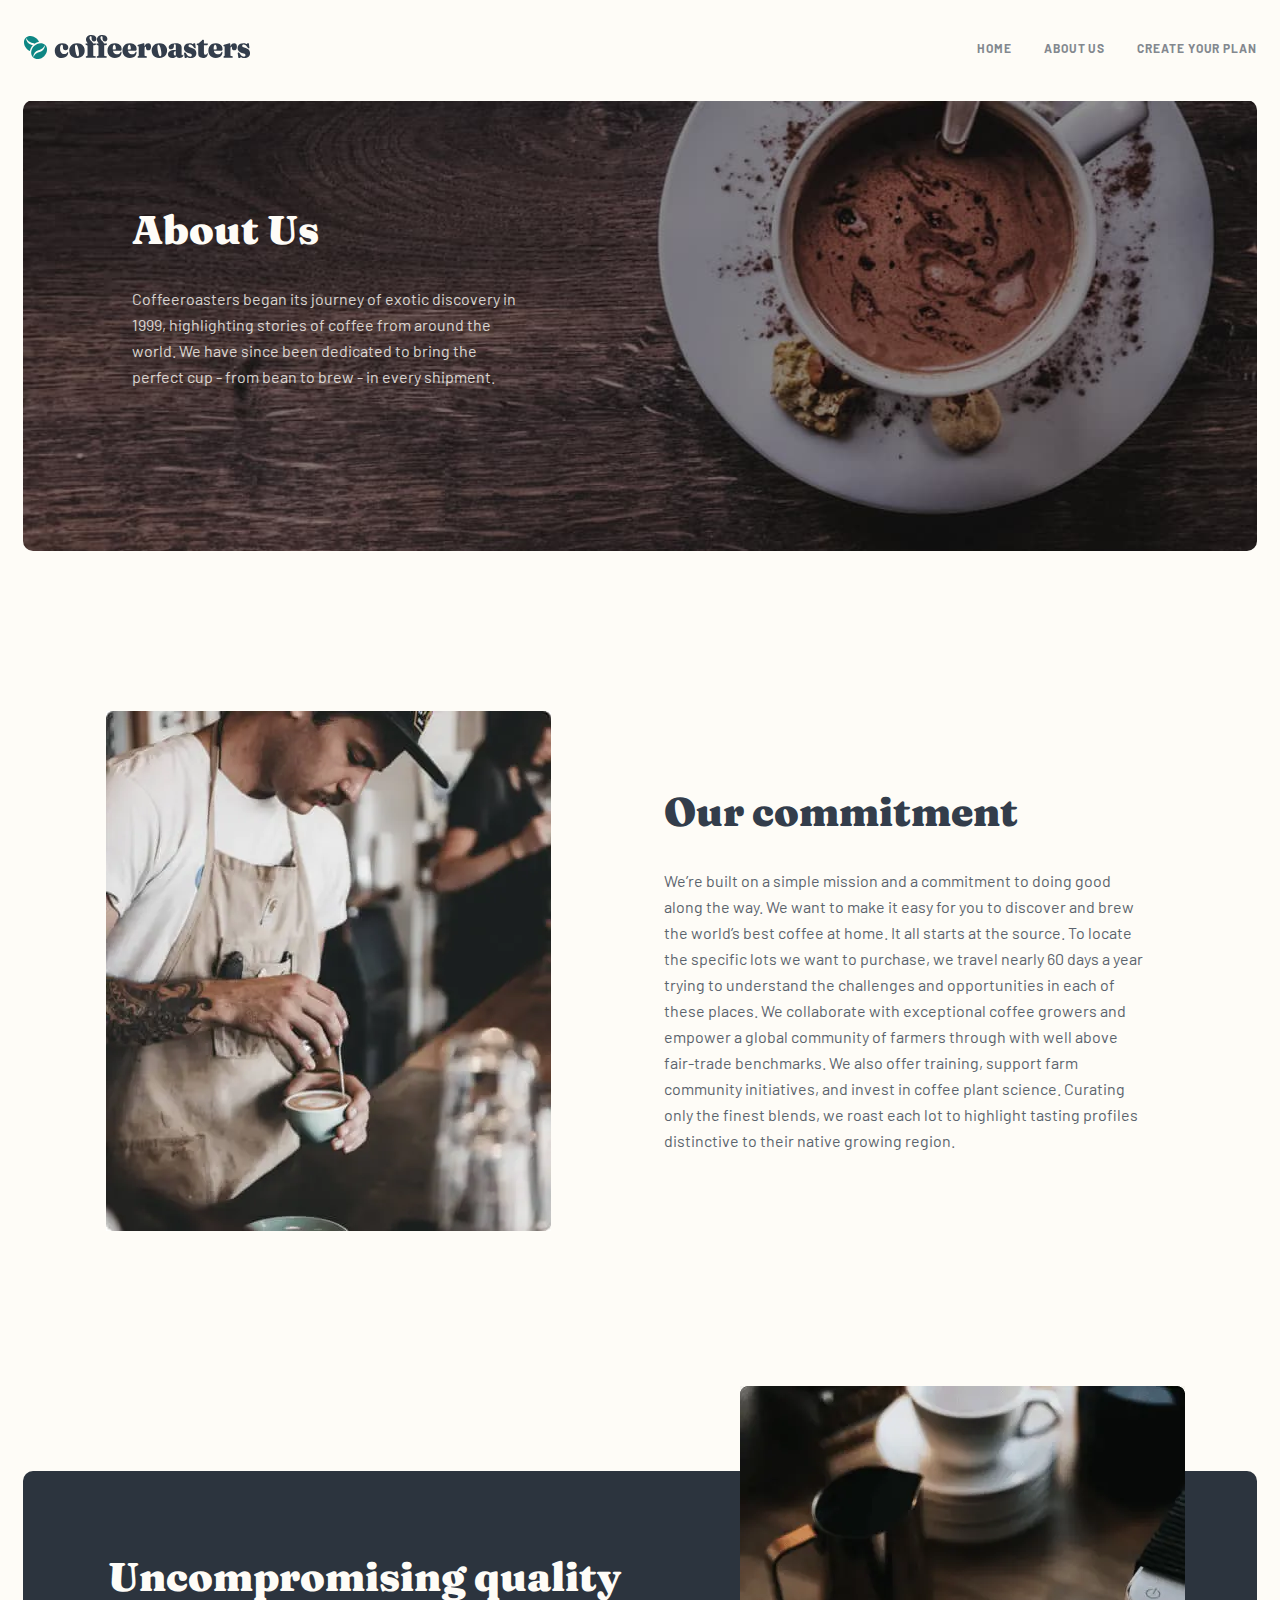
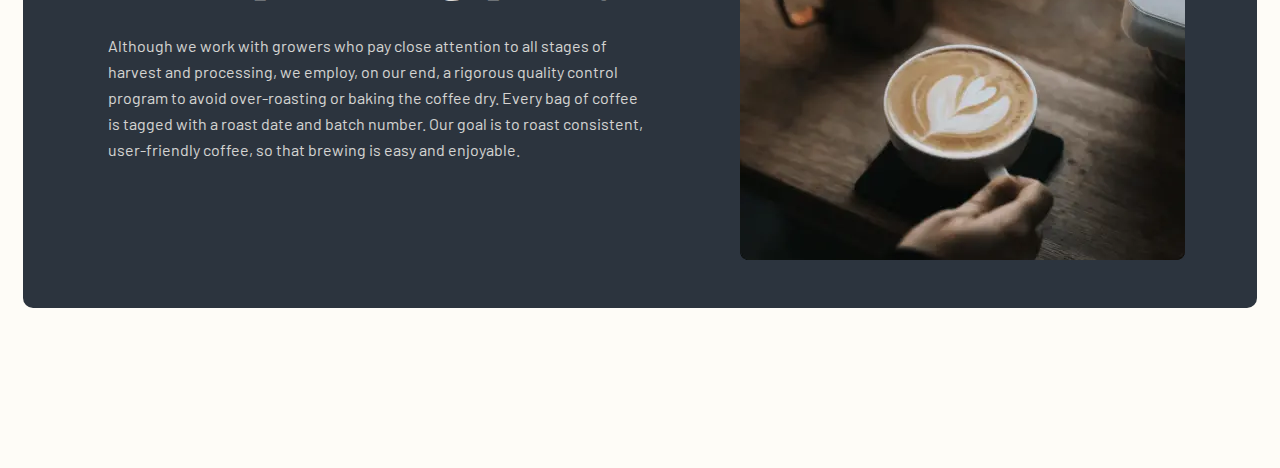
==== about.html @ bde4bcab "Add all change" ====
<!DOCTYPE html>
<html lang="en">
<head>
  <meta charset="UTF-8">
  <meta http-equiv="X-UA-Compatible" content="IE=edge">
  <meta name="viewport" content="width=device-width, initial-scale=1.0">
  <title>Old Cofee</title>
  <link rel="stylesheet" href="./css/normalize.css">
  <link rel="stylesheet" href="./css/main.css">
  <!-- <link rel="stylesheet" href="./css/main.min.css"> -->
</head>
<body>
  
  
  <!-- Site header start -->
  <header class="site-header">
    
    <div class="container">
      
      <div class="site-header__inner">
        
        <a class="logo" href="./index.html">
          <img class="logo__img" src="./images/icons/big-logo.svg" alt="Site Logo">
        </a>
        
        <button class="site-header__btn">
        </button>
        
        <nav class="site-header__nav nav">
          
          <ul class="nav__list">
            
            <li class="nav__item">
              
              <a class="nav__link" href="#">
                HOME
              </a>
              
            </li>
            
            <li class="nav__item">
              
              <a class="nav__link" href="#">
                ABOUT US
              </a>
              
            </li>
            
            <li class="nav__item">
              
              <a class="nav__link" href="#">
                Create your plan
              </a>
              
            </li>
            
          </ul>
          
        </nav>
        
      </div>
      
      
      
    </div>
    
    
    
  </header>
  <!-- Site header finish -->
  
  
  
  <!-- Site main start -->
  
  <main class="site-main">
    
    <!-- Hero about start -->
    <section class="hero about">
      
      <div class="container">
        
        <div class="hero__info info about__unfo">
          
          <div class="info__inner coffee ">
            
            <div class="coffee__wrap coffee__wrap--about ">
              
              <h2 class="coffee__title coffee__title--about">
                About Us
              </h1>
              
            </div>
            
            <div class="coffee__inner coffee__inner--about">
              
              <p class="coffee__text coffee__text--about">
                Coffeeroasters began its journey of exotic discovery in 1999, highlighting stories of coffee from around the world. We have since been dedicated to bring the perfect cup - from bean to brew - in every shipment.
              </p>
              
            </div>
            
          </div>
          
        </div>
        
      </div>
      
    </section>
    <!-- Hero section finish -->
    
    <!-- Hero commit start -->
    <section class="commit">
      
      <div class="container">
        
        <div class="commit__inner">
          
          <div class="commit__picture pic">
            
            <picture class="pic__wrap">
              
              <source type="image/webp"
              media="(min-width: 1024px)"
              srcset="./images/man-desktop.webp 1x ,
              ./images/man-desktop@2x.webp 2x "
              >
              
              <source type="image/webp"
              media="(min-width: 425px)"
              srcset="./images/man-table.webp 1x ,
              ./images/man-table@2x.webp 2x "
              >
              
              
              <source type="image/webp"
              srcset="./images/man-mobile.webp 1x ,
              ./images/man-mobile@2x.webp 2x">
              
              <!-- ====================difault================ -->
              
              <source
              media="(min-width: 1024px)"
              srcset="./images/man-desktop.png 1x ,
              ./images/man-desktop@2x.png 2x "
              >
              
              <source
              media="(min-width: 425px)"
              srcset="./images/man-table.png 1x ,
              ./images/man-table@2x.png 2x "
              >
              
              <img class="pic__img" src="./images/man-mobile.jpg"  
              srcset="./images/man-mobile.png 1x, ./img/man-mobile@2x.png 2x"
              alt="a man arm making a cup of coffee"
              width="275"
              height="400" >
              
            </picture>
            
          </div>
          
          <div class="commit__info">
            
            <h3 class="commit__title">
              Our commitment
            </h3>
            
            <p class="commit__text">
              
              We’re built on a simple mission and a commitment to doing good along the way. We want to make it easy for you to discover and brew the world’s best coffee at home. It all starts at the source. To locate the specific lots we want to purchase, we travel nearly 60 days a year trying to understand the challenges and opportunities in each of these places. We collaborate with exceptional coffee growers and empower a global community of farmers through with well above fair-trade benchmarks. We also offer training, support farm community initiatives, and invest in coffee plant science. Curating only the finest blends, we roast each lot to highlight tasting profiles distinctive to their native growing region.
              
            </p>
            
          </div>
          
        </div>
        
      </div>
      
    </section>
    <!-- Hero commit finish -->
    
    <!-- Hero quality start -->
    <section class="mising">
      
      <div class="container">
        
        <div class="mising__info">

          <picture class="mising__pic">
            
            <!-- Webp -->

            <source type="image/webp"
            media="(min-width: 1024px)"
            srcset="./images/coffee-destop.webp 1x ,
            ./images/coffee-destop@2x.webp 2x "
            >
            
            <source type="image/webp"
            media="(min-width: 425px)"
            srcset="./images/coffee-tabet.webp 1x ,
            ./images/coffee-tabet@2x.webp 2x "
            >
            
            
            <source type="image/webp"
            srcset="./images/coffee-mobile.webp 1x ,
            ./images/coffee-mobile@2x.webp 2x ">
            
            <!-- png default -->
            
            
            
            <source 
            media="(min-width: 1024px)"
            srcset="./images/coffee-destop.png 1x ,
            ./images/coffee-destop@2x.png 2x"
            >

            <source 
            media="(min-width: 425px)"
            srcset="./images/coffee-tabet.png 1x ,
            ./images/coffee-tabet@2x.png 2x"
            >
            
            <img class="mising__img" src="./images/coffee-mobile.png"
            srcset="./images/coffee-mobile.png 1x , ./images/coffee-destop@2x.png 2x"
            width="230"
            height="156"
            alt="A cup of cofee">
            
          </picture>

          <div class="mising__wrap">

            <h3 class="mising__title">
              Uncompromising quality
            </h3>
            
            <p class="mising__text">
              Although we work with growers who pay close attention to all stages of harvest and processing, we employ, on our end, a rigorous quality control program to avoid over-roasting or baking the coffee dry. Every bag of coffee is tagged with a roast date and batch number. Our goal is to roast 
              consistent, user-friendly coffee, so that brewing is easy and enjoyable.
            </p>

          </div>
          
          
          
        </div>
        
      </div>
      
    </section>
    
    
    
  </main>
  
  
  
</body>
</html>
---- css/main.css ----
/* VARIABLES */

/* fraunces-900 - latin */
@font-face {
  font-family: 'Fraunces';
  font-style: normal;
  font-weight: 900;
  src: 
  url('../fonts/fraunces-v10-latin-900.woff2') format('woff2'), 
  url('../fonts/fraunces-v10-latin-900.woff') format('woff');
}

/* barlow-regular - latin */
@font-face {
  font-family: 'Barlow';
  font-style: normal;
  font-weight: 400;
  src: local(''),
  url('../fonts/barlow-v12-latin-regular.woff2') format('woff2'), 
  url('../fonts/barlow-v12-latin-regular.woff') format('woff'); 
}
/* barlow-700 - latin */
@font-face {
  font-family: 'Barlow';
  font-style: normal;
  font-weight: 700;
  src: local(''),
  url('../fonts/barlow-v12-latin-700.woff2') format('woff2'),
  url('../fonts/barlow-v12-latin-700.woff') format('woff');
}


:root{
  /* --main-text-color : #fff; */
  /* --main-bg-color : #fff; */
  /* --main-font-size : 16px; */
  /* --main-font-weight : 400; */
  /* --main-line-height : 1.5; */
}

/* GENERAL */

*,
*::before,
*::after{
  box-sizing: inherit;
}


html{
  height: 100%;
  box-sizing: border-box;
}

img{
  display: block;
  height: auto;
}

body{
  display: flex;
  flex-direction: column;
  height: 100%;
  margin: 0;
  padding: 0;
  font-family: "Barlow", "Arial", sans-serif , serif;
  font-size: 16px;
  font-weight: 400;
  line-height: var(--main-line-height);
  background-color: #FEFCF7;
}

/* VISUALLY-HIDDEN */

.visually-hidden {
  position: absolute;
  width: 1px;
  height: 1px;
  margin: -1px;
  padding: 0;
  border: 0;
  white-space: nowrap;
  clip-path: inset(100%);
  clip: rect(0 0 0 0);
  overflow: hidden;
}

/* CONTAINER */

.container{
  width: 100%;
  max-width: 1340px;
  margin-right: auto;
  margin-left: auto;
  padding-right: 23px;
  padding-left: 23px;
}

/* STICKY-FOOTER */

.site-main{
  flex-grow: 1;
}



/* HEADER */

.site-header{
  padding: 34px 0px 40px 0px;
  /* position: relative; */
}

.site-header__inner{
  display: flex;
  justify-content: space-between;
  align-items: center;
  position: relative;
  /* top: 100%; */
}

.logo__img{
  width: 100%;
  max-width: 163px;
  height: 18px;
}

.site-header__btn{
  width: 16px;
  height: 15px;
  background-image: url(../images/icons/burger.svg);
  background-repeat: no-repeat;
  background-size: contain;
  background-color: transparent;
  border: none;
  transition: all 0.5s ease;
}

.site-header__btn--active{
  width: 16px;
  height: 15px;
  background-image: url(../images/icons/x-icon.svg);
  background-repeat: no-repeat;
  background-size: contain;
  background-color: transparent;
  border: none;
  transition: all 0.5s ease;
}

@keyframes circle-to-square {
  0% {
    width: 100%;
    transform: scale(0);
    opacity: 0;
  }
  50% {
    width: 100%;
    transform: scale(1);
    opacity: 1;
  }
}




.site-header__nav{
  /* display: none; */
  position: absolute;
  z-index: 5;
  top: 50px;
  width: 100%;
  height: calc(105vh - 92px);
  padding-top: 40px;
  background: linear-gradient(360deg, rgba(254, 252, 247, 0.504981) 0%, #FEFCF7 55.94%);
  
  animation-name: circle-to-square;
  animation-duration: 2s;
  animation-iteration-count: none;
  animation-direction: 5s;
  animation-timing-function: ease;
  
}

.nav__list{
  width: 100%;
  margin: 0;
  padding: 0;
  list-style: none;
  display: flex;
  flex-direction: column;
  align-items: center;
}

.nav__item:not(:last-child){
  margin-bottom: 32px;
}

.nav__link{
  text-decoration: none;
  font-family: 'Fraunces';
  font-style: normal;
  font-weight: 900;
  font-size: 24px;
  line-height: 32px;
  text-align: center;
  color: #333D4B;
}

.site-header__inner > .site-header__nav{
  display: none;
}

.site-header__inner--active > .site-header__nav{
  display: block;
}





@media only screen and (min-width:601px){
  
  .site-header__inner > .site-header__nav{
    display: block;
  }
  
  .logo__img{
    width: 100%;
    max-width: 236px;
    height: 26px;
  }
  
  .site-header__btn{
    display: none;
  }
  
  .site-header__nav{
    display: block;
    position: static;
    top: 0px;
    width: auto;
    height: auto;
    padding-top: 0px;
    background: none;
  }
  
  .nav__list{
    display: flex;
    align-items: center;
    flex-direction: row;
    list-style: none;
    margin: 0;
    padding: 0;
  }
  
  .nav__item:not(:last-child){
    margin-right: 32px;
    margin-bottom: 0;
  }
  
  .nav__link{
    text-decoration: none;
    font-family: 'Barlow';
    font-style: normal;
    font-weight: 700;
    font-size: 12px;
    line-height: 15px;
    letter-spacing: 0.923077px;
    text-transform: uppercase;
    color: #83888F;
    /* transition: all 0.3s ease; */
  }
  
  
  
}

@media only screen and (min-width:601px){
  .nav__link:hover{
    color: #333D4B;
  }
}




/* ==========HERO======== */

.hero__info{
  background-image: url(../images/hero-min.jpg);
  background-repeat: no-repeat;
  background-size: 327px 500px;
  /* background-position: center; */
  padding: 100px 0px;
  border-radius: 10px;
}

.info__inner{
  padding: 0px 24px;
}

.coffee__title{
  margin: 0;
  margin-bottom: 24px;
  font-family: 'Fraunces';
  font-style: normal;
  font-weight: 900;
  font-size: 33px;
  line-height: 40px;
  text-align: center;
  color: #FEFCF7;
}

.coffee__text{
  margin: 0;
  margin-bottom: 30px;
  font-family: 'Barlow';
  font-style: normal;
  font-weight: 400;
  font-size: 12px;
  line-height: 25px;
  text-align: center;
  color: #FEFCF7;
  mix-blend-mode: normal;
  opacity: 0.8;
}

.coffee__send{
  margin: 0 auto;
  text-align: center;
}

.coffee__link{
  display: inline-block;
  text-decoration: none;
  padding: 15px 31px;
  font-family: 'Fraunces 9pt';
  font-style: normal;
  font-weight: 900;
  font-size: 18px;
  line-height: 25px;
  text-align: center;
  color: #FEFCF7;
  background-color: #0E8784;
  border-radius: 6px;
  transition: all 0.3s ease;
}

@media only screen and (min-width:376px){
  
  .hero__info{
    background-image: url(../images/hero-norm.jpg);
    background-repeat: no-repeat;
    background-size: 689px 500px;
    background-position: center;
  }
  
  .coffee__wrap{
    width: 100%;
    max-width: 329px;
  }
  
  .coffee__title{
    font-size: 40px;
    text-align: start;
  }
  
  .coffee__text{
    font-size: 15px;
    text-align: start;
  }
  
  .coffee__send{
    text-align: start;
  }
  
}

@media only screen and (min-width:399px){
  .coffee__inner{
    width: 100%;
    max-width: 399px;
  }
}

@media only screen and (min-width:475px){
  .coffee__title{
    font-size: 40px;
    line-height: 48px;
  }
}

@media only screen and (min-width:550px){
  .info__inner{
    margin-left: 45px;
  }
}

@media only screen and (min-width:690px){
  
  .hero__info{
    background-image: url(../images/hero-big.jpg);
    background-repeat: no-repeat;
    background-size: 1300px 600px;
    background-position: center;
    padding: 117px 0px;
    border-radius: 10px;
  }
  
  .info__inner{
    margin-left: 85px;
  }
  
  .coffee__title{
    font-size: 48px;
    line-height: 50px;
  }
  
}

@media only screen and (min-width:750px){
  .coffee__wrap{
    width: 100%;
    max-width: 430px;
  }
  
  .coffee__title{
    font-size: 60px;
    line-height: 60px;
  }
}

@media only screen and (min-width:1000px){
  
  .coffee__wrap{
    width: 100%;
    max-width: 493px;
  }
  
  .coffee__title{
    font-size: 72px;
    line-height: 72px;
    margin-bottom: 32px;
  }
  
  .coffee__text{
    font-size: 16px;
    line-height: 26px;
    margin-bottom: 55px;
  }
  
  .coffee__link:hover{
    color: #FEFCF7;
    background-color:#66D2CF ;
  }
  
}

/* <!-- Hero section start --> */

.collection{
  padding-top: 170px;
  padding-bottom: 1380px;
}

.collection__wrap{
  background-image: url(../images/collection-min-bg.png);
  background-repeat: no-repeat;
  background-size: cover;
  position: relative;
  padding-top: 50px;
}

.collection__list{
  margin: 0;
  padding: 0;
  list-style: none;
  position: absolute;
  top: 70px;
  width: 100%;
}

.collection__item{
  text-align: center;
}

.collection__item--one{
  position: relative;
  margin-bottom: 48px;
}

.collection__item--one::before{
  content: "";
  width: 100%;
  max-width: 200px;
  height: 151px;
  background-image: url(../images/coffee-min-one.png);
  display: inline-block;
  margin-bottom: 24px;
}

.collection__item--two{
  position: relative;
  margin-bottom: 48px;
}

.collection__item--two::before{
  content: "";
  width: 100%;
  max-width: 200px;
  height: 151px;
  background-image: url(../images/coffee-min-two.png);
  display: inline-block;
  margin-bottom: 24px;
}

.collection__item--thre{
  position: relative;
  margin-bottom: 48px;
}

.collection__item--thre::before{
  content: "";
  width: 100%;
  max-width: 200px;
  height: 151px;
  background-image: url(../images/coffee-min-thre.png);
  display: inline-block;
  margin-bottom: 24px;
}

.collection__item--four{
  position: relative;
}

.collection__item--four::before{
  content: "";
  width: 100%;
  max-width: 200px;
  height: 151px;
  background-image: url(../images/coffee-min-four.png);
  display: inline-block;
  margin-bottom: 24px;
}




.collection__info{
  width: 100%;
  max-width: 282px;
  margin: 0 auto;
}

.collection__title{
  margin: 0;
  margin-bottom: 16px;
  font-family: 'Fraunces';
  font-style: normal;
  font-weight: 900;
  font-size: 24px;
  line-height: 32px;
  text-align: center;
  color: #333D4B;
}

.collection__text{
  margin: 0;
  font-family: 'Barlow';
  font-style: normal;
  font-weight: 400;
  font-size: 15px;
  line-height: 25px;
  text-align: center;
  color: #333D4B;
}

@media only screen and (min-width:415px){
  .collection__wrap{
    padding-top: 70px;
  }
}

@media only screen and (min-width:565px){
  .collection__wrap{
    padding-top: 100px;
  }
}

@media only screen and (min-width:630px){
  .collection__item--one{
    position: relative;
    margin-bottom: 48px;
  }
  
  .collection__item--one::before{
    content: "";
    width: 256px;
    height: 193px;
    background-image: url(../images/coffee-big-one.png);
    display: inline-block;
    margin-bottom: 24px;
  }
  
  .collection__item--two{
    position: relative;
    margin-bottom: 48px;
  }
  
  .collection__item--two::before{
    content: "";
    width: 256px;
    height: 193px;
    background-image: url(../images/coffee-big-two.png);
    display: inline-block;
    margin-bottom: 24px;
  }
  
  .collection__item--thre{
    position: relative;
    margin-bottom: 48px;
  }
  
  .collection__item--thre::before{
    content: "";
    width: 256px;
    height: 193px;
    background-image: url(../images/coffee-big-thre.png);
    display: inline-block;
    margin-bottom: 24px;
  }
  
  .collection__item--four{
    position: relative;
  }
  
  .collection__item--four::before{
    content: "";
    width: 256px;
    height: 193px;
    background-image: url(../images/coffee-big-four.png);
    display: inline-block;
    margin-bottom: 24px;
  }
}

@media only screen and (min-width:630px){
  
  .collection{
    padding-top: 170px;
    padding-bottom: 985px;
  }
  
  .collection__wrap{
    background-image: url(../images/collection-norm-bg.png);
    background-repeat: no-repeat;
    background-size: cover;
    position: relative;
    padding-top: 100px;
  }
  
  .collection__list{
    top: 55px;
  }
  
  .collection__item{
    display: flex;
    align-items: center;
    justify-content: center;
    margin-bottom: 45;
  }
  
  .collection__item--one::before{
    content: "";
    width: 256px;
    height: 193px;
    background-image: url(../images/coffee-big-one.png);
    display: inline-block;
    margin-bottom: 0px;
  }
  
  .collection__item--two::before{
    content: "";
    width: 256px;
    height: 193px;
    background-image: url(../images/coffee-big-two.png);
    display: inline-block;
    margin-bottom: 0px;
  }
  
  .collection__item--thre::before{
    content: "";
    width: 256px;
    height: 193px;
    background-image: url(../images/coffee-big-thre.png);
    display: inline-block;
    margin-bottom: 0px;
  }
  
  .collection__item--four::before{
    content: "";
    width: 256px;
    height: 193px;
    background-image: url(../images/coffee-big-four.png);
    display: inline-block;
    margin-bottom: 0px;
  }
  
  .collection__info{
    margin: 0;
  }
}

@media only screen and (min-width:750px){
  
  .collection__wrap{
    background-image: url(../images/collection-norm-bg.png);
    background-repeat: no-repeat;
    background-size: cover;
    position: relative;
    padding-top: 120px;
  }
}

@media only screen and (min-width:900px){
  
  .collection__info{
    margin-left: 70px;
  }
  
  .collection__wrap{
    padding-top: 145px;
  }
  
}

@media only screen and (min-width:1000px){
  
  .collection__info{
    margin-left: 100px;
  }
  
}

@media only screen and (min-width:1024px){
  
  .collection{
    padding-top: 170px;
    padding-bottom: 505px;
  }
  
  .collection__wrap{
    background-image: url(../images/collection-big-bg.png);
    background-repeat: no-repeat;
    background-size: cover;
    position: relative;
    padding-top: 160px;
  }
  
  .collection__list{
    display: flex;
    align-items: flex-start;
    justify-content: space-evenly;
    top: 112px;
  }
  
  .collection__item{
    flex-direction: column;
  }
  
  .collection__info{
    width: 100%;
    max-width: 245px;
    margin-left: 0;
  }
  
  .collection__item--one::before{
    content: "";
    width: 220px;
    height: 193px;
    background-image: url(../images/coffee-big-one.png);
    display: inline-block;
    margin-bottom: 70px;
  }
  
  .collection__item--two::before{
    content: "";
    width: 220px;
    height: 193px;
    background-image: url(../images/coffee-big-two.png);
    display: inline-block;
    margin-bottom: 70px;
  }
  
  .collection__item--thre::before{
    content: "";
    width: 220px;
    height: 193px;
    background-image: url(../images/coffee-big-thre.png);
    display: inline-block;
    margin-bottom: 70px;
  }
  
  .collection__item--four::before{
    content: "";
    width: 220px;
    height: 193px;
    background-image: url(../images/coffee-big-four.png);
    display: inline-block;
    margin-bottom: 70px;
  }
  
}

@media only screen and (min-width:1080px){
  
  .collection__wrap{
    background-image: url(../images/collection-big-bg.png);
    background-repeat: no-repeat;
    background-size: cover;
    position: relative;
    padding-top: 180px;
  }
}

@media only screen and (min-width:1150px){
  
  .collection__wrap{
    background-image: url(../images/collection-big-bg.png);
    background-repeat: no-repeat;
    background-size: cover;
    position: relative;
    padding-top: 180px;
  }
}

@media only screen and (min-width:1170px){
  
  .collection__wrap{
    background-image: url(../images/collection-big-bg.png);
    background-repeat: no-repeat;
    background-size: cover;
    position: relative;
    padding-top: 198px;
  }
}

@media only screen and (min-width:1250px){
  
  .collection__wrap{
    background-image: url(../images/collection-big-bg.png);
    background-repeat: no-repeat;
    background-size: cover;
    position: relative;
    padding-top: 210px;
  }
  
  .collection__list{
    display: flex;
    align-items: flex-start;
    justify-content: space-evenly;
    top: 140px;
  }
  
  .collection__item--one::before{
    content: "";
    width: 255px;
    height: 193px;
    background-image: url(../images/coffee-big-one.png);
    display: inline-block;
    margin-bottom: 70px;
  }
  
  .collection__item--two::before{
    content: "";
    width: 255px;
    height: 193px;
    background-image: url(../images/coffee-big-two.png);
    display: inline-block;
    margin-bottom: 70px;
  }
  
  .collection__item--thre::before{
    content: "";
    width: 255px;
    height: 193px;
    background-image: url(../images/coffee-big-thre.png);
    display: inline-block;
    margin-bottom: 70px;
  }
  
  .collection__item--four::before{
    content: "";
    width: 255px;
    height: 193px;
    background-image: url(../images/coffee-big-four.png);
    display: inline-block;
    margin-bottom: 70px;
  }
  
}


/* ======Choose========= */

.choose__info{
  padding: 64px 24px 610px 24px;
  background-color:  #2C343E;
  border-radius: 10px;
  position: relative;
  text-align: center;
  margin-bottom: 770px;
}

.choose__wrap{
  width: 100%;
  max-width: 279px;
  position: relative;
  margin: 0 auto;
}

.choose__title{
  margin: 0;
  margin-bottom: 24px;
  font-family: 'Fraunces';
  font-style: normal;
  font-weight: 900;
  font-size: 27px;
  line-height: 28px;
  text-align: center;
  color: #FEFCF7;
}

.choose__text{
  margin: 0;
  font-family: 'Barlow';
  font-style: normal;
  font-weight: 400;
  font-size: 14px;
  line-height: 25px;
  text-align: center;
  color: #FEFCF7;
  mix-blend-mode: normal;
  opacity: 0.8;
}


.choose__list{
  margin: 0;
  padding: 0;
  list-style: none;
  position: absolute;
  top: 320px;
  left: 0;
  right: 0;
}

.quality__item{
  width: 100%;
  max-width: 250px;
  margin: 0 auto;
  margin-bottom: 24px;
  padding: 72px 33.5px 51px 33.5px;
  background-color: #0E8784;
  border-radius: 8px;
  
}

.quality__link{
  text-decoration: none;
  position: relative;
}


.quality__link--one::before{
  content: "";
  display: block;
  width: 71px;
  height: 72px;
  margin: 0 auto;
  background-image: url(../images/icons/coffee-choose-one.svg);
  margin-bottom: 56px;
}

.quality__link--two::before{
  content: "";
  display: block;
  width: 72px;
  height: 72px;
  margin: 0 auto;
  background-image: url(../images/icons/coffee-choose-two.svg);
  margin-bottom: 56px;
}

.quality__link--thre::before{
  content: "";
  display: block;
  width: 72px;
  height: 50px;
  margin: 0 auto;
  background-image: url(../images/icons/coffee-choose-thre.svg);
  margin-bottom: 56px;
}

.quality__info{
  width: 100%;
  max-width: 212px;
  margin: 0 auto;
}

.quality__title{
  margin: 0;
  margin-bottom: 24px;
  font-family: 'Fraunces';
  font-style: normal;
  font-weight: 900;
  font-size: 19px;
  line-height: 32px;
  text-align: center;
  color: #FEFCF7;
}

.quality__text{
  margin: 0;
  font-family: 'Barlow';
  font-style: normal;
  font-weight: 400;
  font-size: 15px;
  line-height: 25px;
  text-align: center;
  color: #FEFCF7;
}

@media only screen and (min-width:375px){
  .quality__item{
    width: 100%;
    max-width: 279px;
  }
  
  .quality__title{
    font-size: 19px;
    line-height: 32px;
  }
}

@media only screen and (min-width:500px){
  
  .choose__wrap {
    width: 100%;
    max-width: 370px;
  }
  
  .quality__item{
    width: 100%;
    max-width: 279px;
  }
  
  .choose__title{
    font-size: 30px;
    line-height: 30px;
  }
  
  .quality__item{
    width: 100%;
    max-width: 410px;
  }
  
  .quality__title{
    font-size: 30px;
    line-height: 30px;
  }
  
  .quality__info {
    width: 100%;
    max-width: 300px;
  }
}

@media only screen and (min-width:601px){
  
  .choose__wrap {
    width: 100%;
    max-width: 440px;
  }
  
  .quality__item{
    width: 100%;
    max-width: 279px;
  }
  
  .choose__title{
    font-size: 31px;
    line-height: 35px;
  }
  
  .quality__item{
    width: 100%;
    max-width: 510px;
  }
  
  
  
  .quality__title{
    font-size: 32px;
    line-height: 32px;
  }
  
  .quality__info {
    width: 100%;
    max-width: 400px;
  }
}

@media only screen and (min-width:768px){
  
  .choose__info {
    padding: 64px 24px 120px 24px;
  }
  
  .choose__wrap {
    width: 100%;
    max-width: 540px;
  }
  
  .quality__item{
    width: 100%;
    padding: 41px 48px 41px 70px;
  }
  
  .choose__title{
    font-size: 32px;
    line-height: 48px;
  }
  
  .choose__text{
    font-size: 15px;
    line-height: 25px;
  }
  
  .quality__item{
    width: 100%;
    max-width: 590px;
  }
  
  .quality__link{
    display: flex;
    align-items: center;
    justify-content: space-between;
  }
  
  .quality__link--one::before , .quality__link--two::before , .quality__link--thre::before{
    margin-bottom: 0;
    margin-right: 50px;
  }
  
  .quality__title{
    text-align: start;
    font-size: 32px;
    line-height: 32px;
  }
  
  .quality__text{
    text-align: start;
  }
  
  .quality__info {
    width: 100%;
    max-width: 344px;
  }
}

@media only screen and (min-width:900px){
  .quality__item{
    width: 100%;
    max-width: 760px;
  }
}

@media only screen and (min-width:1000px){
  .quality__item{
    width: 100%;
    max-width: 800px;
  }
}

@media only screen and (min-width:1024px){
  
  .choose__info {
    padding: 70px 24px 335px 24px;
    margin-bottom: 350px;
  }
  
  .choose__title{
    font-size: 40px;
    line-height: 48px;
    margin-bottom: 32px;
  }
  
  .choose__list{
    display: flex;
    justify-content: center;
  }
  
  .quality__item{
    width: 100%;
    max-width: 300px;
    padding: 72px 50px 48px 53px;
    margin-bottom: 0;
    margin: 0 ;
  }
  
  .quality__item:nth-child(2){
    margin-right: 30px;
    margin-left: 30px;
  }
  
  .quality__link{
    flex-direction: column;
  }
  
  .quality__link--one::before , .quality__link--two::before , .quality__link--thre::before{
    margin-right: 0px;
    margin: 0 auto; 
    margin-bottom:56px;
  }
  
  .quality__link--thre::before {
    width: 72px;
    height: 77px;
    background-image: url(../images/icons/coffee-choose-thre.svg);
    background-repeat: no-repeat;
    
  }
  
  .quality__title{
    text-align: center;
    font-size: 21px;
    line-height: 30px;
  }
  
  .quality__text{
    text-align: center;
  }
  
}


@media only screen and (min-width:1200px){
  .quality__item{
    width: 100%;
    max-width: 350px;
    padding: 72px 48px 48px 48px;
  }
  
  .quality__info {
    width: 100%;
    max-width: 255px;
  }
  
  .quality__title{
    font-size: 24px;
    line-height: 32px;
  }
  
  .quality__text{
    
  }
  
}

/* ============works========== */

.works{
  padding-bottom: 120px;
}

.works__title{
  margin: 0;
  margin-bottom: 80px;
  font-family: 'Fraunces';
  font-style: normal;
  font-weight: 900;
  font-size: 24px;
  line-height: 32px;
  text-align: center;
  color: #83888F;
}

.works__list{
  margin: 0;
  padding: 0;
  list-style: none;
}

.receive__item:not(:last-child){
  margin-bottom: 55px;
}

.receive__item:last-child{
  margin-bottom: 80px;
  
}

.receive__item--one{
  position: relative;
}

.receive__item--one::before{
  content: "";
  width: 90px;
  height: 72px;
  background-image: url(../images/icons/one.svg);
  background-repeat: no-repeat;
  display: block;
  margin: 0 auto;
  margin-bottom: 24px;
}

.receive__item--two::before{
  content: "";
  width: 101px;
  height: 72px;
  background-image: url(../images/icons/two.svg);
  background-repeat: no-repeat;
  display: block;
  margin: 0 auto;
  margin-bottom: 24px;
}


.receive__item--thre::before{
  content: "";
  width: 98px;
  height: 72px;
  background-image: url(../images/icons/thre.svg);
  background-repeat: no-repeat;
  display: block;
  margin: 0 auto;
  margin-bottom: 24px;
}

.receive__title{
  margin: 0;
  margin-bottom: 24px;
  font-family: 'Fraunces';
  font-style: normal;
  font-weight: 900;
  font-size: 24px;
  line-height: 32px;
  text-align: center;
  color: #333D4B;
}

.receive__text{
  margin: 0;
  font-family: 'Barlow';
  font-style: normal;
  font-weight: 400;
  font-size: 13px;
  line-height: 25px;
  text-align: center;
  color: #333D4B;
}

.works__box{
  display: flex;
  justify-content: center;
}

.box__link{
  display: inline-block;
  text-decoration: none;
  font-family: 'Fraunces';
  font-style: normal;
  font-weight: 900;
  font-size: 18px;
  line-height: 25px;
  text-align: center;
  padding: 15px 31px;
  color: #FEFCF7;
  background-color: #0E8784;
  border-radius: 6px;
  transition: all 0.3s ease;
}

@media only screen and (min-width:375px){
  
  .receive__item{
    width: 100%;
    max-width: 450px;
    padding: 0px 20px;
    margin: 0 auto;
  }
  
  .receive__title{
    font-size: 28px;
    line-height: 32px;
  }
  
  .receive__text{
    font-size: 15px;
    line-height: 25px;
  }
}

@media only screen and (min-width:768px){
  
  .works__title{
    text-align: start;
    margin-bottom: 55px;
    margin-left: 30px;
  }
  
  .works__list{
    display: flex;
    align-items: flex-start;
    padding-top: 60px;
    position: relative;
    
  }
  
  .works__list::before{
    content: "";
    width: 568px;
    height: 32px;
    top: -16px;
    left: 28px;
    background-image: url(../images/icons/span.svg);
    background-repeat: no-repeat;
    background-size: contain;
    position: absolute;
  }
  
  .receive__item{
    width: 100%;
    max-width: 223px;
    padding:  0px;
    margin: 0 auto;
  }
  
  .receive__item:nth-child(1){
    margin-left: 30px;
  }
  
  .receive__item--one::before{
    display: inline-block;
  }
  
  .receive__item--two::before{
    display: inline-block;
  }
  
  .receive__item--thre::before{
    content: "";
    width: 98px;
    height: 72px;
    background-image: url(../images/icons/thre.svg);
    background-repeat: no-repeat;
    display: inline-block;
    margin: 0 auto;
    margin-bottom: 42px;
  }
  
  .receive__item--thre::before {
    content: "";
    width: 98px;
    height: 55px;
  }
  
  .receive__title{
    text-align: start;
    
  }
  
  .receive__text{
    text-align: start;
  }
  
  .works__box{
    justify-content: flex-start;
    margin-left: 30px;
  }
  
}

@media only screen and (min-width:1024px){
  .works{
    padding-bottom: 200px;
  }
  .works__title{
    margin-bottom: 95px;
    margin-left: 90px;
  }
  
  .works__list{
    width: 100%;
    max-width: 1045px;
    padding-top: 82px;
    margin-bottom: 64px;
    /* margin-left: 60px; */
  }
  
  .receive__item{
    width: 100%;
    max-width: 285px;
  }
  
  .receive__item--one::before{
    margin-bottom: 38px;
  }
  
  .receive__item--two::before{
    margin-bottom: 38px;
  }
  
  .receive__item--thre::before{
    margin-bottom: 50px;
  }
  
  .works__list::before{
    content: "";
    width: 100%;
    max-width: 743px;
    height: 32px;
    top: -16px;
    left: 28px;
    background-image: url(../images/icons/big-span.svg);
    background-repeat: no-repeat;
    background-size: contain;
    position: absolute;
  }
  
  .receive__title{
    width: 230px;
    margin-bottom: 42px;
  }
  
  .works__box{
    margin-left: 90px;
  }
  
  .box__link:hover{
    background-color: #66D2CF;
  }
  
}

@media only screen and (min-width:1200px){
  .works__list{
    margin-left: 60px;
  }
}


/* About page */

.about__unfo {
  background-image: url(../images/about-mobile.jpg);
  background-repeat: no-repeat;
  background-size: 327px 400px;
  /* background-position: center; */
  padding: 78px 0px;
  border-radius: 10px;
}

@media only screen and (min-width: 376px) {
  .about__unfo{
    
    background-image: url(../images/about-tablet.jpg);
    background-repeat: no-repeat;
    background-size: 689px 400px;
    background-position: center;
    border-radius: 10px;
  }
  
}

@media only screen and (min-width: 690px){
  .about__unfo {
    background-image: url(../images/about-destop.jpg);
    background-repeat: no-repeat;
    background-size: 1300px 450px;
    background-position: center;
    padding: 106px 0px;
    border-radius: 10px;
  }
  
  .coffee__title--about{
    font-size: 40px;
    line-height: 48px;
  }
  
}



/* Commit page */

.commit{
  padding: 120px 0px 200px 0px;
}

.commit__picture{
  margin-bottom: 48px;
}

.pic__img{
  width: 100%;
  max-width: 275px;
  margin: 0 auto;
}

.commit__title{
  margin: 0;
  margin-bottom: 30px;
  font-family: 'Fraunces';
  font-style: normal;
  font-weight: 900;
  font-size: 30px;
  line-height: 48px;
  text-align: center;
  color: #333D4B;
}

.commit__text{
  margin: 0;
  font-family: 'Barlow';
  font-style: normal;
  font-weight: 400;
  font-size: 15px;
  line-height: 25px;
  text-align: center;
  color: #333D4B;
  mix-blend-mode: normal;
  opacity: 0.8;
}


@media only screen and (min-width: 425px){
  .pic__img{
    width: 100%;
    max-width: 327px;
    margin: 0 auto;
  }
  
  .commit__info{
    padding: 0 20px;
  }
}

@media only screen and (min-width: 600px){
  .pic__img{
    width: 100%;
    max-width: 400px;
    margin: 0 auto;
  }
  
  .commit__info{
    padding: 0 40px;
  }
  
}

@media only screen and (min-width: 768px){
  .commit{
    padding: 140px 0px 270px 0px;
  }
  
  
  .commit__inner{
    display: flex;
    justify-content: space-evenly;
    align-items: center;
  }
  
  .commit__picture{
    margin-bottom: 0;
  }
  
  .pic__img{
    width: 100%;
    min-width: 281px;
    height: 470px;
    margin: 0 auto;
  }
  
  .commit__info{
    width: 100%;
    max-width: 340px;
    padding: 0 ;
  }
  
}

@media only screen and (min-width: 1024px){
  
  
  .commit{
    padding: 160px 0px 240px 0px;
  }
  
  .pic__img{
    width: 100%;
    min-width: 445px;
    height: 520px;
    margin: 0 auto;
  }
  
  .commit__info{
    text-align: start;
    width: 100%;
    max-width: 540px;
    padding: 0 30px;
  }
  
  .commit__title{
    margin-bottom: 32px;
    text-align: start;
    font-size: 40px;
    line-height: 48px;
  }
  
  .commit__text{
    text-align: start;
    font-size: 16px;
    line-height: 26px;
  }
  
  
}


/* ======mising======== */

.mising{
  padding-bottom: 120px;
}

.mising__info{
  position: relative;
  z-index: 3;
  background-color: #2C343E;
  border-radius: 10px;
  padding: 142px 24px 61px 24px;
}

.mising__img{
  width: 100%;
  max-width: 230px;
  height: auto;
  position: absolute;
  z-index: 3;
  top: -50px;
  right: 8%;
}



.mising__title{
  margin: 0;
  margin-bottom: 24px;
  font-family: 'Fraunces';
  font-style: normal;
  font-weight: 900;
  font-size: 25px;
  line-height: 28px;
  text-align: center;
  color: #FEFCF7;
}

.mising__text{
  font-family: 'Barlow';
  font-style: normal;
  font-weight: 400;
  font-size: 15px;
  line-height: 25px;
  text-align: center;
  color: #FEFCF7;
  mix-blend-mode: normal;
  opacity: 0.8;
}







@media only screen and (min-width: 350px){
  .mising__img{
    width: 100%;
    max-width: 230px;
    height: auto;
    position: absolute;
    z-index: 3;
    top: -50px;
    right: 15%;
    
  }
  
}

@media only screen and (min-width: 425px){
  .mising__img{
    width: 100%;
    max-width: 280px;
    height: auto;
    position: absolute;
    z-index: 3;
    top: -65px;
    right: 15%;
    
  }
  
}

@media only screen and (min-width: 525px){
  .mising__img {
    width: 100%;
    max-width: 317px;
    height: auto;
    position: absolute;
    z-index: 3;
    top: -97px;
    right: 20%;
  }
  
}

@media only screen and (min-width: 700px){
  .mising__img {
    width: 100%;
    max-width: 398px;
    height: auto;
    position: absolute;
    z-index: 3;
    top: -132px;
    right: 23%;
  }
  
}

@media only screen and (min-width: 768px){
  .mising{
    padding-bottom: 140px;
  }
  
  .mising__info {
    padding: 220px 74px 65px 74px;
  }
  
  
  .mising__img {
    width: 100%;
    max-width: 573px;
    height: auto;
    position: absolute;
    z-index: 3;
    top: -168px;
    right: 9%;
  }
  
  .mising__title{
    font-size: 32px;
    line-height: 48px;
  }
  
}


@media only screen and (min-width: 850px){
  .mising__img {
    width: 100%;
    max-width: 577px;
    height: auto;
    position: absolute;
    z-index: 3;
    top: -168px;
    right: 17%;
  }
  
}

@media only screen and (min-width: 1024px){

  .mising{
    padding-bottom: 160px;
  }

  .mising__info {
    padding: 82px 50px 145px 85px;
  }
  
  .mising__wrap{
    width: 100%;
    max-width: 430px;
    text-align: start;
  }
  
  .mising__title{
    font-family: 'Fraunces';
    margin-bottom: 32px;
    font-style: normal;
    font-weight: 900;
    font-size: 40px;
    line-height: 48px;
    text-align: start;
    color: #FEFCF7;
  }
  
  .mising__text{
    margin: 0;
    font-family: 'Barlow';
    font-style: normal;
    font-weight: 400;
    font-size: 16px;
    line-height: 26px;
    color: #FEFCF7;
    mix-blend-mode: normal;
    text-align: start;
    opacity: 0.8;
  }
  
  .mising__img{ 
    width: 100%;
    max-width: 431px;
    height: auto;
    position: absolute;
    z-index: 3;
    top: -48px;
    right: 3%;
  }
}


@media only screen and (min-width: 1100px){

  
  .mising__img{ 
    width: 100%;
    max-width: 431px;
    height: auto;
    position: absolute;
    z-index: 3;
    top: -70px;
    right: 70px;
  }
}

@media only screen and (min-width: 1240px){
  .mising__wrap{
    width: 100%;
    max-width: 540px;
    text-align: start;
  }

  .mising__img {
    width: 100%;
    max-width: 445px;
    height: auto;
    position: absolute;
    z-index: 3;
    top: -85px;
    right: 72px;
}

}


















/* ========= Footer ======= */

.site-footer{
  padding-bottom: 72px;
}

.site-footer__inner{
  padding: 54px 55px;
  background-color: #2C343E;
}

.down__logo{
  
  display: flex;
  justify-content: center;
  margin-bottom: 49px;
}

.down__images{
  width: 100%;
  max-width: 217px;
  height: auto;
}

.down__list{
  margin: 0;
  padding: 0;
  list-style: none;
  text-align: center;
  margin-bottom: 48px;
}

.down__item:not(:last-child){
  margin-bottom: 24px;
}

.down__link{
  text-decoration: none;
  font-family: 'Barlow';
  font-style: normal;
  font-weight: 700;
  font-size: 12px;
  line-height: 15px;
  letter-spacing: 0.923077px;
  text-transform: uppercase;
  color: #83888F;
}

.down__menu{
  display: flex;
  align-items: center;
  justify-content: center;
  margin: 0;
  padding: 0;
  list-style: none;
}

.menu__item:nth-child(2){
  margin-right: 24px;
  margin-left: 24px;
}

.menu__link{
  color: #FEFCF7;
  transition: all 0.3s ease;
}

@media only screen and (min-width:601px){
  .down__list{
    display: flex;
    align-items: center;
    justify-content: center;
  }
  
  .down__item:not(:last-child) {
    margin-bottom: 0px;
  }
  
  .down__item:nth-child(2){
    margin-right: 40px;
    margin-left: 40px;
  }
  
  .menu__item:nth-child(2){
    margin-right: 30px;
    margin-left: 30px;
  }
  
}

@media only screen and (min-width:601px){
  .down__images{
    width: 100%;
    max-width: 236px;
    height: auto;
  }
  
  .down__item:nth-child(2){
    margin-right: 50px;
    margin-left: 50px;
  }
  
  .menu__item:nth-child(2){
    margin-right: 40px;
    margin-left: 40px;
  }
}

@media only screen and (min-width:1024px){
  .site-footer__inner{
    display: flex;
    align-items: center;
    justify-content: space-between;
    padding: 47px 85px;
  }
  
  .down__wrap{
    display: flex;
    align-items: center;
  }
  
  .down__logo{
    margin-right: 100px;
  }
  
  .down__list{
    margin-bottom: 0;
  }
  
  .down__logo{
    margin-bottom: 0;
  }
  
  .down__item:nth-child(2){
    margin-right: 33px;
    margin-left: 33px;
  }
  
  .menu__item:nth-child(2){
    margin-right: 24px;
    margin-left: 24px;
  }
  
  .menu__link:hover{
    color: #FDD6BA;
  }
  
}
---- css/main.min.css ----
button,hr,input{overflow:visible}progress,sub,sup{vertical-align:baseline}[type=checkbox],[type=radio],legend{box-sizing:border-box;padding:0}html{line-height:1.15;-webkit-text-size-adjust:100%}body{margin:0}details,main{display:block}h1{font-size:2em;margin:.67em 0}hr{box-sizing:content-box;height:0}code,kbd,pre,samp{font-family:monospace,monospace;font-size:1em}a{background-color:transparent}abbr[title]{border-bottom:none;text-decoration:underline;text-decoration:underline dotted}b,strong{font-weight:bolder}small{font-size:80%}sub,sup{font-size:75%;line-height:0;position:relative}sub{bottom:-.25em}sup{top:-.5em}img{border-style:none}button,input,optgroup,select,textarea{font-family:inherit;font-size:100%;line-height:1.15;margin:0}button,select{text-transform:none}[type=button],[type=reset],[type=submit],button{-webkit-appearance:button}[type=button]::-moz-focus-inner,[type=reset]::-moz-focus-inner,[type=submit]::-moz-focus-inner,button::-moz-focus-inner{border-style:none;padding:0}[type=button]:-moz-focusring,[type=reset]:-moz-focusring,[type=submit]:-moz-focusring,button:-moz-focusring{outline:ButtonText dotted 1px}fieldset{padding:.35em .75em .625em}legend{color:inherit;display:table;max-width:100%;white-space:normal}textarea{overflow:auto}[type=number]::-webkit-inner-spin-button,[type=number]::-webkit-outer-spin-button{height:auto}[type=search]{-webkit-appearance:textfield;outline-offset:-2px}[type=search]::-webkit-search-decoration{-webkit-appearance:none}::-webkit-file-upload-button{-webkit-appearance:button;font:inherit}summary{display:list-item}[hidden],template{display:none}
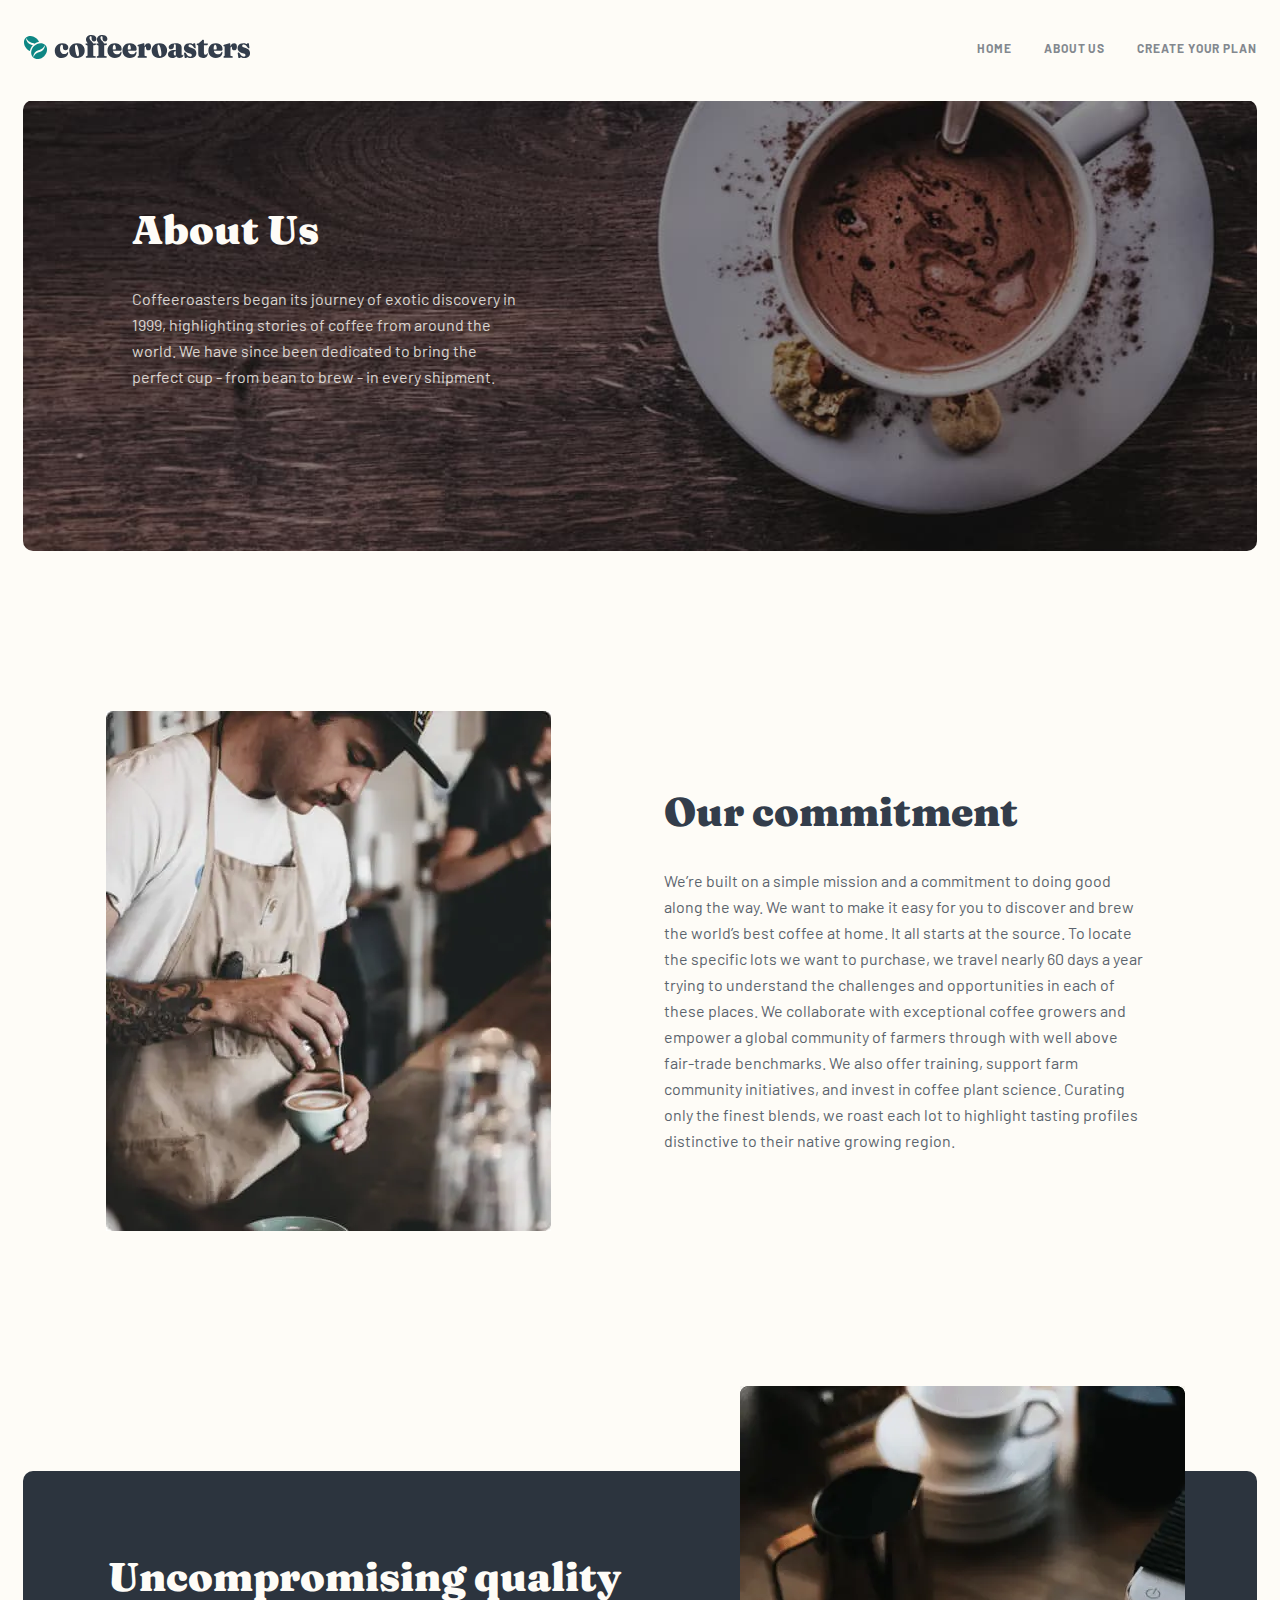
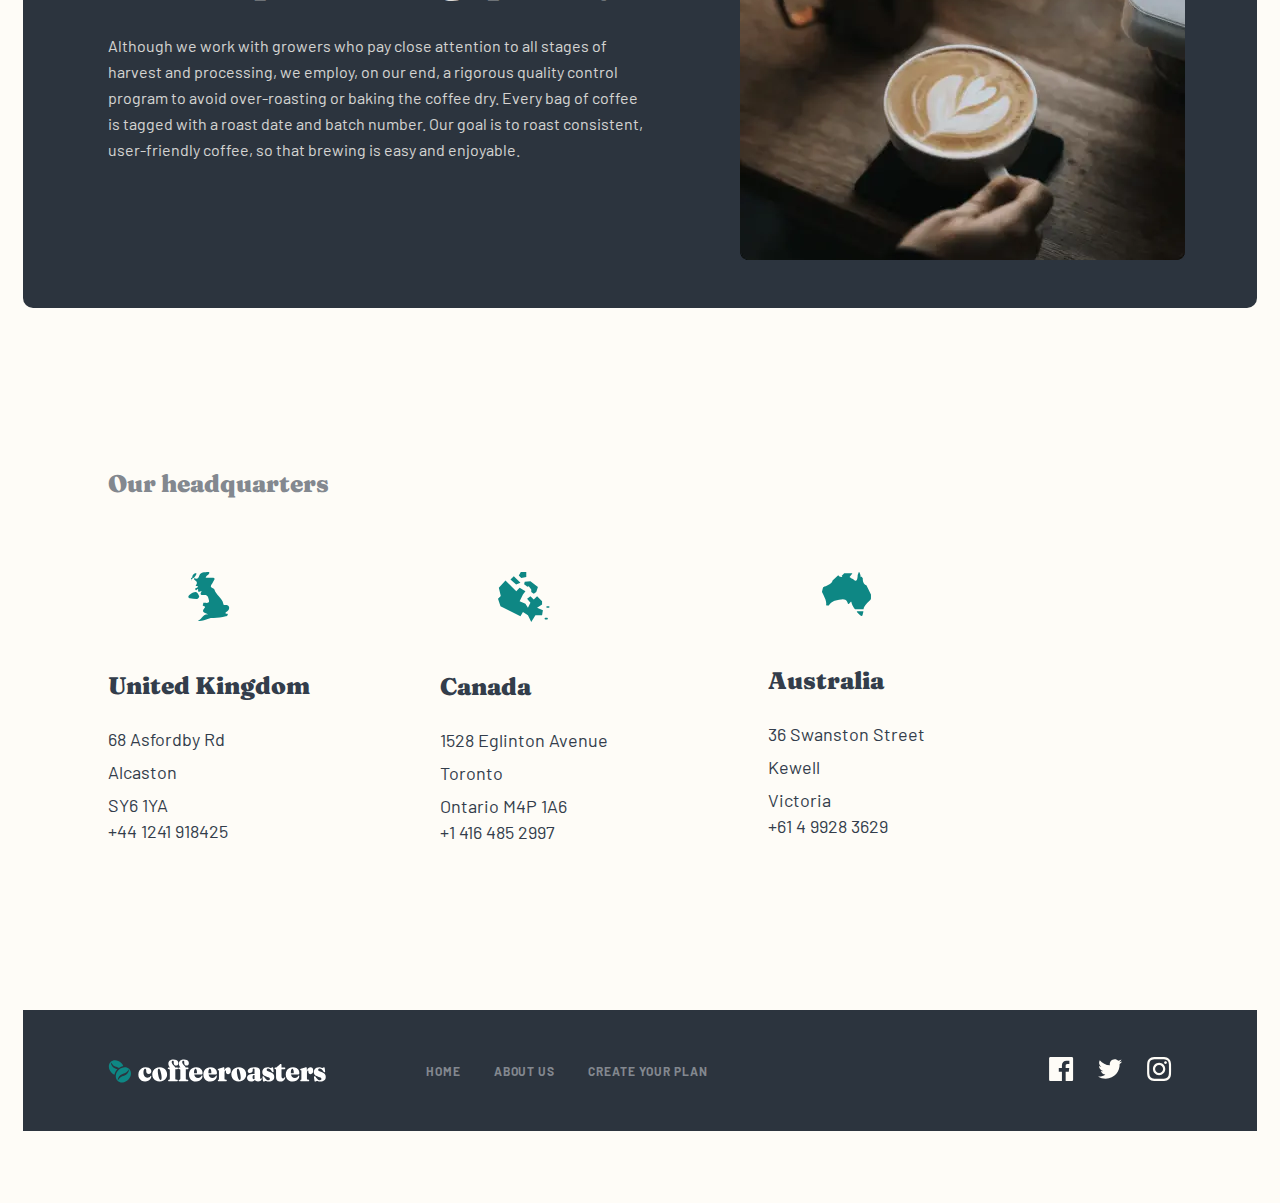
==== commit 3f3e89ef: "Add all change" ====
--- a/about.html
+++ b/about.html
@@ -32,7 +32,7 @@
             
             <li class="nav__item">
               
-              <a class="nav__link" href="#">
+              <a class="nav__link" href="./index.html">
                 HOME
               </a>
               
@@ -40,7 +40,7 @@
             
             <li class="nav__item">
               
-              <a class="nav__link" href="#">
+              <a class="nav__link" href="./about.html">
                 ABOUT US
               </a>
               
@@ -254,11 +254,222 @@
       </div>
       
     </section>
-    
-    
-    
+    <!-- Hero quality finish -->
+
+
+    <!-- Hero quarter start -->
+    <section class="quarter">
+
+      <div class="container">
+
+        <h2 class="site-title">
+          Our headquarters
+        </h2>
+
+        <ul class="quarter__list">
+
+          <li class="quarter__item  quarter__item--one">
+
+            <a class="quarter__link quarter__link--one" href="https://goo.gl/maps/WVEbsVgjbpY9tWDD7" target="blank">
+
+              <h4 class="quarter__title">
+                United Kingdom
+              </h4>
+
+              <address class="quarter__address address">
+
+                <span class="address__info">
+                  68 Asfordby Rd
+                </span>
+
+                <span class="address__info">
+                  Alcaston
+                </span>
+
+                <span class="address__info">
+                  SY6 1YA
+                </span>
+
+                <a class="address__info" href="tel:+441241918425">
+                  +44 1241 918425
+                </a>
+
+              </address>
+
+            </a>
+
+          </li>
+
+          <li class="quarter__item quarter__item--two">
+
+            <a class="quarter__link quarter__link--one" href="https://goo.gl/maps/b9C53Y6eLhKspuZk6" target="blank">
+
+              <h4 class="quarter__title">
+                Canada
+              </h4>
+
+              <address class="quarter__address address">
+
+                <span class="address__info">
+                  1528 Eglinton Avenue
+                </span>
+
+                <span class="address__info">
+                  Toronto
+                </span>
+
+                <span class="address__info">
+                  Ontario M4P 1A6 
+                </span>
+
+                <a class="address__info" href="tel:+14164852997">
+                  +1 416 485 2997
+                </a>
+
+              </address>
+
+            </a>
+
+          </li>
+
+          <li class="quarter__item quarter__item--thre">
+
+            <a class="quarter__link quarter__link--one" href="https://goo.gl/maps/jGJxVsqCvo7wQGJ19" target="blank">
+
+              <h4 class="quarter__title">
+                Australia
+              </h4>
+
+              <address class="quarter__address address">
+
+                <span class="address__info">
+                  36 Swanston Street
+                </span>
+
+                <span class="address__info">
+                  Kewell
+                </span>
+
+                <span class="address__info">
+                  Victoria
+                </span>
+
+                <a class="address__info" href="tel:+61499283629">
+                  +61 4 9928 3629
+                </a>
+
+              </address>
+
+            </a>
+
+          </li>
+
+        </ul>
+
+      </div>
+
+    </section>
+    <!-- Hero quarter finish -->
+
   </main>
-  
+
+   <!-- Site footer start -->
+  
+   <footer class="site-footer">
+
+    <div class="container">
+
+      <div class="site-footer__inner down">
+
+        <div class="down__wrap">
+
+          <a class="down__logo" href="./index.html">
+            <img class="down__images" src="./images/icons/logo-down.svg" alt="Site Logo">
+          </a>
+  
+          <ul class="down__list">
+  
+            <li class="down__item">
+  
+              <a class="down__link" href="#">
+              HOME
+              </a>
+  
+            </li>
+  
+            <li class="down__item">
+  
+              <a class="down__link" href="#">
+                ABOUT US
+              </a>
+  
+            </li>
+  
+            <li class="down__item">
+  
+              <a class="down__link" href="#">
+                Create your plan
+              </a>
+  
+            </li>
+  
+          </ul>
+
+        </div>
+
+        
+
+        <ul class="down__menu menu">
+
+          <li class="menu__item">
+
+            <a class="menu__link" href="#" target="blank">
+
+              <svg width="25" height="24" viewBox="0 0 25 24" fill="currentColor" xmlns="http://www.w3.org/2000/svg">
+                <path d="M22.7752 0H1.42522C0.69322 0 0.10022 0.593 0.10022 1.325V22.676C0.10022 23.407 0.69322 24 1.42522 24H12.9202V14.706H9.79222V11.084H12.9202V8.413C12.9202 5.313 14.8132 3.625 17.5792 3.625C18.9042 3.625 20.0422 3.724 20.3742 3.768V7.008L18.4562 7.009C16.9522 7.009 16.6612 7.724 16.6612 8.772V11.085H20.2482L19.7812 14.707H16.6612V24H22.7772C23.5072 24 24.1002 23.407 24.1002 22.675V1.325C24.1002 0.593 23.5072 0 22.7752 0Z" fill="currentColor"/>
+                </svg>
+
+            </a>
+
+          </li>
+
+          <li class="menu__item">
+
+            <a class="menu__link" href="#" target="blank">
+
+              <svg width="25" height="20" viewBox="0 0 25 20" fill="currentColor" xmlns="http://www.w3.org/2000/svg">
+                <path d="M24.1002 2.55705C23.2172 2.94905 22.2682 3.21305 21.2722 3.33205C22.2892 2.72305 23.0702 1.75805 23.4372 0.608047C22.4862 1.17205 21.4322 1.58205 20.3102 1.80305C19.4132 0.846047 18.1322 0.248047 16.7162 0.248047C13.5372 0.248047 11.2012 3.21405 11.9192 6.29305C7.82822 6.08805 4.20022 4.12805 1.77122 1.14905C0.48122 3.36205 1.10222 6.25705 3.29422 7.72305C2.48822 7.69705 1.72822 7.47605 1.06522 7.10705C1.01122 9.38805 2.64622 11.522 5.01422 11.997C4.32122 12.185 3.56222 12.229 2.79022 12.081C3.41622 14.037 5.23422 15.46 7.39022 15.5C5.32022 17.123 2.71222 17.848 0.10022 17.54C2.27922 18.937 4.86822 19.752 7.64822 19.752C16.7902 19.752 21.9552 12.031 21.6432 5.10605C22.6052 4.41105 23.4402 3.54405 24.1002 2.55705Z" fill="currentColor"/>
+                </svg>
+
+            </a>
+
+          </li>
+
+          <li class="menu__item">
+
+            <a class="menu__link" href="#" target="blank">
+
+              <svg width="25" height="24" viewBox="0 0 25 24" fill="currentColor" xmlns="http://www.w3.org/2000/svg">
+                <path fill-rule="evenodd" clip-rule="evenodd" d="M12.1002 0C8.84122 0 8.43322 0.014 7.15322 0.072C2.79522 0.272 0.37322 2.69 0.17322 7.052C0.11422 8.333 0.10022 8.741 0.10022 12C0.10022 15.259 0.11422 15.668 0.17222 16.948C0.37222 21.306 2.79022 23.728 7.15222 23.928C8.43322 23.986 8.84122 24 12.1002 24C15.3592 24 15.7682 23.986 17.0482 23.928C21.4022 23.728 23.8302 21.31 24.0272 16.948C24.0862 15.668 24.1002 15.259 24.1002 12C24.1002 8.741 24.0862 8.333 24.0282 7.053C23.8322 2.699 21.4112 0.273 17.0492 0.073C15.7682 0.014 15.3592 0 12.1002 0ZM12.1002 2.163C15.3042 2.163 15.6842 2.175 16.9502 2.233C20.2022 2.381 21.7212 3.924 21.8692 7.152C21.9272 8.417 21.9382 8.797 21.9382 12.001C21.9382 15.206 21.9262 15.585 21.8692 16.85C21.7202 20.075 20.2052 21.621 16.9502 21.769C15.6842 21.827 15.3062 21.839 12.1002 21.839C8.89622 21.839 8.51622 21.827 7.25122 21.769C3.99122 21.62 2.48022 20.07 2.33222 16.849C2.27422 15.584 2.26222 15.205 2.26222 12C2.26222 8.796 2.27522 8.417 2.33222 7.151C2.48122 3.924 3.99622 2.38 7.25122 2.232C8.51722 2.175 8.89622 2.163 12.1002 2.163ZM5.93822 12C5.93822 8.597 8.69722 5.838 12.1002 5.838C15.5032 5.838 18.2622 8.597 18.2622 12C18.2622 15.404 15.5032 18.163 12.1002 18.163C8.69722 18.163 5.93822 15.403 5.93822 12ZM12.1002 16C9.89122 16 8.10022 14.21 8.10022 12C8.10022 9.791 9.89122 8 12.1002 8C14.3092 8 16.1002 9.791 16.1002 12C16.1002 14.21 14.3092 16 12.1002 16ZM17.0652 5.595C17.0652 4.8 17.7102 4.155 18.5062 4.155C19.3012 4.155 19.9452 4.8 19.9452 5.595C19.9452 6.39 19.3012 7.035 18.5062 7.035C17.7102 7.035 17.0652 6.39 17.0652 5.595Z" fill="currentColor"/>
+                </svg>
+
+            </a>
+
+          </li>
+
+        </ul>
+
+
+
+      </div>
+
+    </div>
+   
+  </footer>
+  
+  <!-- Site footer finish -->
+  
+  <script src="./js/main.js"></script>
   
   
 </body>
--- a/css/main.css
+++ b/css/main.css
@@ -1882,11 +1882,11 @@
 }
 
 @media only screen and (min-width: 1024px){
-
+  
   .mising{
     padding-bottom: 160px;
   }
-
+  
   .mising__info {
     padding: 82px 50px 145px 85px;
   }
@@ -1934,7 +1934,7 @@
 
 
 @media only screen and (min-width: 1100px){
-
+  
   
   .mising__img{ 
     width: 100%;
@@ -1953,7 +1953,7 @@
     max-width: 540px;
     text-align: start;
   }
-
+  
   .mising__img {
     width: 100%;
     max-width: 445px;
@@ -1962,11 +1962,193 @@
     z-index: 3;
     top: -85px;
     right: 72px;
-}
-
-}
-
-
+  }
+  
+}
+
+/* ======quarter======= */
+
+.quarter{
+  padding-bottom: 120px;
+}
+
+.site-title{
+  margin: 0;
+  margin-bottom: 72px;
+  font-family: 'Fraunces';
+font-style: normal;
+font-weight: 900;
+font-size: 24px;
+line-height: 32px;
+text-align: center;
+color: #83888F;
+
+}
+
+.quarter__list{
+  margin: 0;
+  padding: 0;
+  list-style: none;
+}
+
+.quarter__item:not(:last-child){
+  margin-bottom: 80px;
+}
+
+
+
+.quarter__item--one{
+ position: relative;
+}
+
+.quarter__item--one::before{
+  content: "";
+   width: 42px;
+   height: 49px;
+   background-image: url(../images/icons/map-one.svg);
+   background-repeat: no-repeat;
+   display: block;
+   background-position: center;
+   margin: 0 auto;
+   margin-bottom: 47px;
+}
+
+.quarter__item--two{
+  position: relative;
+ }
+ 
+ .quarter__item--two::before{
+   content: "";
+    width: 52px;
+    height: 50px;
+    background-image: url(../images/icons/map-two.svg);
+    background-repeat: no-repeat;
+    display: block;
+    background-position: center;
+    margin: 0 auto;
+    margin-bottom: 47px;
+ }
+
+ .quarter__item--thre{
+  position: relative;
+ }
+ 
+ .quarter__item--thre::before{
+   content: "";
+    width: 49px;
+    height: 44px;
+    background-image: url(../images/icons/map-thre.svg);
+    background-repeat: no-repeat;
+    display: block;
+    background-position: center;
+    margin: 0 auto;
+    margin-bottom: 47px;
+ }
+
+
+.quarter__link{
+  text-decoration: none;
+}
+
+.quarter__title{
+  margin: 0;
+  margin-bottom: 22px;
+  font-family: 'Fraunces';
+font-style: normal;
+font-weight: 900;
+font-size: 28px;
+line-height: 36px;
+text-align: center;
+color: #333D4B;
+}
+
+.quarter__address{
+  text-align: center;
+}
+
+.address__info{
+  display: block;
+  text-decoration: none;
+  font-family: 'Barlow';
+font-style: normal;
+font-weight: 400;
+font-size: 16px;
+line-height: 26px;
+text-align: center;
+color: #333D4B;
+}
+
+.address__info:not(:last-child){
+  margin-bottom: 7px;
+}
+
+@media only screen and (min-width: 600px){
+ .address__info{
+  font-size: 18px;
+    line-height: 26px;
+ }
+
+}
+
+@media only screen and (min-width: 768px){
+
+  .quarter{
+    padding-bottom: 140px;
+  }
+
+
+ .site-title{
+  text-align: start;
+ }
+
+ .quarter__title{
+  text-align: start;
+  font-size: 24px;
+line-height: 36px;
+ }
+
+ .quarter__list{
+  display: flex;
+ }
+
+ .quarter__item:not(:last-child){
+  margin-bottom: 0px;
+  margin-right: 70px;
+}
+
+ .quarter__address{
+  text-align: start;
+ }
+
+ .address__info{
+  text-align: start;
+ }
+ 
+ }
+
+ @media only screen and (min-width: 1024px){
+
+  .quarter{
+    padding-bottom: 165px;
+  }
+
+  .site-title{
+    margin-left: 85px;
+  }
+
+  .quarter__list{
+    margin-left: 85px;
+  }
+
+  .quarter__item:first-child{
+    margin-right: 130px;
+  }
+
+  .quarter__item:nth-child(2){
+    margin-right: 160px;
+  }
+
+ }
 
 
 
